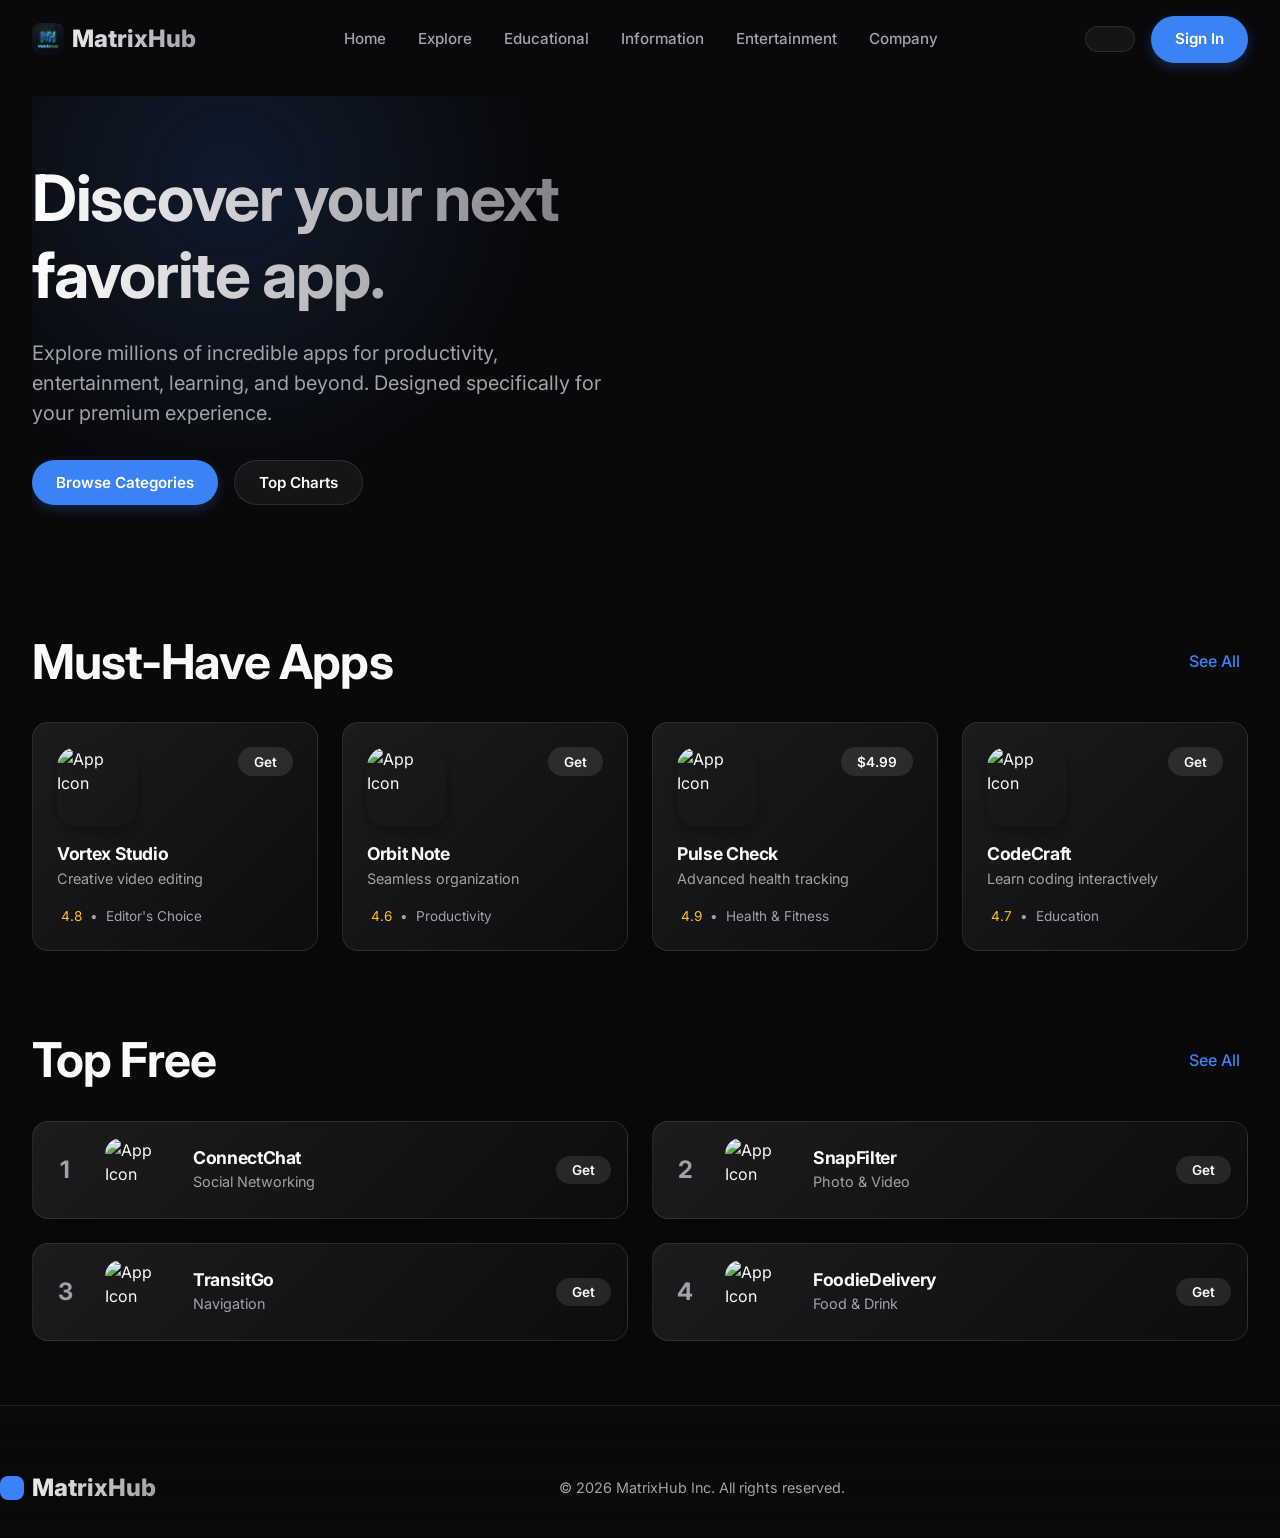
==== index.html @ c4542b59 "Initial commit for MatrixHub website" ====
<!DOCTYPE html>
<html lang="en">

<head>
    <meta charset="UTF-8">
    <meta name="viewport" content="width=device-width, initial-scale=1.0">
    <title>MatrixHub | The Ultimate App Experience</title>
    <!-- Google Fonts: Inter -->
    <link rel="preconnect" href="https://fonts.googleapis.com">
    <link rel="preconnect" href="https://fonts.gstatic.com" crossorigin>
    <link href="https://fonts.googleapis.com/css2?family=Inter:wght@400;500;600;700;800&display=swap" rel="stylesheet">
    <!-- Phosphor Icons -->
    <script src="https://unpkg.com/@phosphor-icons/web"></script>
    <!-- Custom CSS -->
    <link rel="stylesheet" href="index.css">

    <style>
        /* Home 1 Specific Styles */
        .hero {
            position: relative;
            padding: 4rem 0;
            overflow: hidden;
            display: flex;
            align-items: center;
        }

        .hero::before {
            content: '';
            position: absolute;
            top: -50%;
            left: -10%;
            width: 50vw;
            height: 50vw;
            background: radial-gradient(circle, rgba(59, 130, 246, 0.15) 0%, transparent 70%);
            border-radius: 50%;
            z-index: -1;
        }

        .hero-content {
            max-width: 600px;
        }

        .hero h1 {
            font-size: 4rem;
            margin-bottom: 1.5rem;
            background: linear-gradient(to right, #ffffff, #71717a);
            -webkit-background-clip: text;
            -webkit-text-fill-color: transparent;
        }

        .hero p {
            font-size: 1.25rem;
            color: var(--text-secondary);
            margin-bottom: 2rem;
        }

        .hero-actions {
            display: flex;
            gap: 1rem;
        }

        /* App Cards */
        .section-title {
            font-size: 2rem;
            margin-bottom: 2rem;
            display: flex;
            align-items: center;
            justify-content: space-between;
        }

        .section-link {
            font-size: 1rem;
            color: var(--accent-color);
            font-weight: 500;
            display: flex;
            align-items: center;
            gap: 0.5rem;
        }

        .section-link:hover {
            color: var(--accent-hover);
        }

        .app-card {
            padding: 1.5rem;
            display: flex;
            flex-direction: column;
            gap: 1rem;
            position: relative;
        }

        .app-icon {
            width: 80px;
            height: 80px;
            border-radius: 20px;
            object-fit: cover;
            box-shadow: 0 4px 12px rgba(0, 0, 0, 0.3);
            transition: transform var(--transition-smooth);
        }

        .app-card:hover .app-icon {
            transform: scale(1.05);
        }

        .app-info h3 {
            font-size: 1.1rem;
            margin-bottom: 0.25rem;
        }

        .app-info p {
            font-size: 0.9rem;
            color: var(--text-secondary);
        }

        .app-meta {
            display: flex;
            align-items: center;
            gap: 0.5rem;
            margin-top: auto;
            font-size: 0.85rem;
            color: var(--text-secondary);
        }

        .rating {
            color: #fbbf24;
            display: flex;
            align-items: center;
            gap: 0.25rem;
        }

        .get-btn {
            background: rgba(255, 255, 255, 0.1);
            color: var(--text-primary);
            padding: 0.4rem 1rem;
            border-radius: var(--border-radius-pill);
            font-weight: 600;
            font-size: 0.85rem;
            transition: all var(--transition-fast);
        }

        .get-btn:hover {
            background: var(--text-primary);
            color: var(--bg-color);
        }

        .app-header-row {
            display: flex;
            justify-content: space-between;
            align-items: flex-start;
        }
    </style>
    <link rel="icon" href="favicon.png">
</head>

<body>

    <!-- Header Navigation -->
    <header class="header">
        <div class="container nav">
            <a href="index.html" class="logo">
                <img src="logo.png" class="logo-icon" alt="MatrixHub"
                    style="object-fit: contain; background: transparent;">
                MatrixHub
            </a>
            <nav class="nav-links">
                <a href="index.html" class="nav-link active">Home</a>
                <a href="home-hype.html" class="nav-link">Explore</a>
                <a href="category-education.html" class="nav-link">Educational</a>
                <a href="category-information.html" class="nav-link">Information</a>
                <a href="category-entertainment.html" class="nav-link">Entertainment</a>
                <a href="company.html" class="nav-link">Company</a>
            </nav>
            <div class="nav-actions">
                <a href="#" class="btn btn-secondary"><i class="ph ph-magnifying-glass"></i></a>
                <a href="auth.html" class="btn btn-primary">Sign In</a>
            </div>
        </div>
    </header>

    <main class="main-content container">

        <!-- Hero Section -->
        <section class="hero animate-fade-in stagger-1">
            <div class="hero-content">
                <h1>Discover your next favorite app.</h1>
                <p>Explore millions of incredible apps for productivity, entertainment, learning, and beyond. Designed
                    specifically for your premium experience.</p>
                <div class="hero-actions">
                    <button class="btn btn-primary">Browse Categories</button>
                    <button class="btn btn-secondary">Top Charts</button>
                </div>
            </div>
        </section>

        <!-- Featured Apps -->
        <section class="animate-fade-in stagger-2" style="margin-top: 4rem;">
            <div class="section-title">
                <h2>Must-Have Apps</h2>
                <a href="#" class="section-link">See All <i class="ph ph-arrow-right"></i></a>
            </div>

            <div class="grid grid-cols-4">
                <!-- App 1 -->
                <div class="glass-card app-card">
                    <div class="app-header-row">
                        <img src="https://images.unsplash.com/photo-1611162617213-7d7a39e9b1d7?auto=format&fit=crop&q=80&w=200&h=200"
                            alt="App Icon" class="app-icon">
                        <button class="get-btn">Get</button>
                    </div>
                    <div class="app-info">
                        <h3>Vortex Studio</h3>
                        <p>Creative video editing</p>
                    </div>
                    <div class="app-meta">
                        <span class="rating"><i class="ph-fill ph-star"></i> 4.8</span>
                        <span>•</span>
                        <span>Editor's Choice</span>
                    </div>
                </div>

                <!-- App 2 -->
                <div class="glass-card app-card">
                    <div class="app-header-row">
                        <img src="https://images.unsplash.com/photo-1628155930542-3c7a64e2c833?auto=format&fit=crop&q=80&w=200&h=200"
                            alt="App Icon" class="app-icon">
                        <button class="get-btn">Get</button>
                    </div>
                    <div class="app-info">
                        <h3>Orbit Note</h3>
                        <p>Seamless organization</p>
                    </div>
                    <div class="app-meta">
                        <span class="rating"><i class="ph-fill ph-star"></i> 4.6</span>
                        <span>•</span>
                        <span>Productivity</span>
                    </div>
                </div>

                <!-- App 3 -->
                <div class="glass-card app-card">
                    <div class="app-header-row">
                        <img src="https://images.unsplash.com/photo-1551288049-bebda4e38f71?auto=format&fit=crop&q=80&w=200&h=200"
                            alt="App Icon" class="app-icon">
                        <button class="get-btn">$4.99</button>
                    </div>
                    <div class="app-info">
                        <h3>Pulse Check</h3>
                        <p>Advanced health tracking</p>
                    </div>
                    <div class="app-meta">
                        <span class="rating"><i class="ph-fill ph-star"></i> 4.9</span>
                        <span>•</span>
                        <span>Health & Fitness</span>
                    </div>
                </div>

                <!-- App 4 -->
                <div class="glass-card app-card">
                    <div class="app-header-row">
                        <img src="https://images.unsplash.com/photo-1555774698-0b77e0d5fac6?auto=format&fit=crop&q=80&w=200&h=200"
                            alt="App Icon" class="app-icon">
                        <button class="get-btn">Get</button>
                    </div>
                    <div class="app-info">
                        <h3>CodeCraft</h3>
                        <p>Learn coding interactively</p>
                    </div>
                    <div class="app-meta">
                        <span class="rating"><i class="ph-fill ph-star"></i> 4.7</span>
                        <span>•</span>
                        <span>Education</span>
                    </div>
                </div>
            </div>
        </section>

        <!-- Top Free List Style -->
        <section class="animate-fade-in stagger-3" style="margin-top: 5rem;">
            <div class="section-title">
                <h2>Top Free</h2>
                <a href="#" class="section-link">See All <i class="ph ph-arrow-right"></i></a>
            </div>

            <div class="grid grid-cols-2">
                <!-- List Item 1 -->
                <div class="glass-card" style="padding: 1rem; display: flex; align-items: center; gap: 1.5rem;">
                    <span
                        style="font-size: 1.5rem; font-weight: 700; color: var(--text-secondary); width: 2rem; text-align: center;">1</span>
                    <img src="https://images.unsplash.com/photo-1611162616475-46b635cb6868?auto=format&fit=crop&q=80&w=100&h=100"
                        alt="App Icon" style="width: 64px; height: 64px; border-radius: 16px; object-fit: cover;">
                    <div style="flex: 1;">
                        <h3 style="font-size: 1.1rem; margin-bottom: 0.2rem;">ConnectChat</h3>
                        <p style="font-size: 0.9rem; color: var(--text-secondary);">Social Networking</p>
                    </div>
                    <button class="get-btn">Get</button>
                </div>

                <!-- List Item 2 -->
                <div class="glass-card" style="padding: 1rem; display: flex; align-items: center; gap: 1.5rem;">
                    <span
                        style="font-size: 1.5rem; font-weight: 700; color: var(--text-secondary); width: 2rem; text-align: center;">2</span>
                    <img src="https://images.unsplash.com/photo-1614680376573-034bef1cad69?auto=format&fit=crop&q=80&w=100&h=100"
                        alt="App Icon" style="width: 64px; height: 64px; border-radius: 16px; object-fit: cover;">
                    <div style="flex: 1;">
                        <h3 style="font-size: 1.1rem; margin-bottom: 0.2rem;">SnapFilter</h3>
                        <p style="font-size: 0.9rem; color: var(--text-secondary);">Photo & Video</p>
                    </div>
                    <button class="get-btn">Get</button>
                </div>

                <!-- List Item 3 -->
                <div class="glass-card" style="padding: 1rem; display: flex; align-items: center; gap: 1.5rem;">
                    <span
                        style="font-size: 1.5rem; font-weight: 700; color: var(--text-secondary); width: 2rem; text-align: center;">3</span>
                    <img src="https://images.unsplash.com/photo-1544620347-c4fd4a3d5957?auto=format&fit=crop&q=80&w=100&h=100"
                        alt="App Icon" style="width: 64px; height: 64px; border-radius: 16px; object-fit: cover;">
                    <div style="flex: 1;">
                        <h3 style="font-size: 1.1rem; margin-bottom: 0.2rem;">TransitGo</h3>
                        <p style="font-size: 0.9rem; color: var(--text-secondary);">Navigation</p>
                    </div>
                    <button class="get-btn">Get</button>
                </div>

                <!-- List Item 4 -->
                <div class="glass-card" style="padding: 1rem; display: flex; align-items: center; gap: 1.5rem;">
                    <span
                        style="font-size: 1.5rem; font-weight: 700; color: var(--text-secondary); width: 2rem; text-align: center;">4</span>
                    <img src="https://images.unsplash.com/photo-1512941937669-90a1b58e7e9c?auto=format&fit=crop&q=80&w=100&h=100"
                        alt="App Icon" style="width: 64px; height: 64px; border-radius: 16px; object-fit: cover;">
                    <div style="flex: 1;">
                        <h3 style="font-size: 1.1rem; margin-bottom: 0.2rem;">FoodieDelivery</h3>
                        <p style="font-size: 0.9rem; color: var(--text-secondary);">Food & Drink</p>
                    </div>
                    <button class="get-btn">Get</button>
                </div>
            </div>
        </section>

    </main>

    <!-- Footer -->
    <footer class="footer container">
        <div class="footer-inner">
            <div class="logo">
                <div class="logo-icon" style="width: 24px; height: 24px;"></div>
                MatrixHub
            </div>
            <p class="footer-text">© 2026 MatrixHub Inc. All rights reserved.</p>
            <div style="display: flex; gap: 1rem; color: var(--text-secondary);">
                <a href="#"><i class="ph ph-twitter-logo" style="font-size: 1.5rem;"></i></a>
                <a href="#"><i class="ph ph-instagram-logo" style="font-size: 1.5rem;"></i></a>
                <a href="#"><i class="ph ph-github-logo" style="font-size: 1.5rem;"></i></a>
            </div>
        </div>
    </footer>

    <script src="main.js"></script>
</body>

</html>
---- index.css ----
:root {
  --bg-color: #09090b;
  --surface-color: rgba(255, 255, 255, 0.05);
  --surface-border: rgba(255, 255, 255, 0.1);
  --text-primary: #fafafa;
  --text-secondary: #a1a1aa;
  --accent-color: #3b82f6;
  --accent-hover: #2563eb;
  --accent-glow: rgba(59, 130, 246, 0.25);
  --font-main: 'Inter', system-ui, -apple-system, sans-serif;
  --transition-fast: 0.2s cubic-bezier(0.4, 0, 0.2, 1);
  --transition-smooth: 0.4s cubic-bezier(0.4, 0, 0.2, 1);
  --border-radius-sm: 8px;
  --border-radius-md: 16px;
  --border-radius-lg: 24px;
  --border-radius-pill: 9999px;
}

* {
  margin: 0;
  padding: 0;
  box-sizing: border-box;
}

html {
  scroll-behavior: smooth;
}

body {
  font-family: var(--font-main);
  background-color: var(--bg-color);
  color: var(--text-primary);
  line-height: 1.5;
  overflow-x: hidden;
  -webkit-font-smoothing: antialiased;
}

/* Typography */
h1, h2, h3, h4, h5, h6 {
  font-weight: 700;
  line-height: 1.2;
  letter-spacing: -0.02em;
}

a {
  color: inherit;
  text-decoration: none;
  transition: color var(--transition-fast);
}

a:hover {
  color: var(--accent-color);
}

button {
  cursor: pointer;
  font-family: inherit;
  border: none;
  background: none;
}

/* Glassmorphism Utilities */
.glass {
  background: var(--surface-color);
  backdrop-filter: blur(12px);
  -webkit-backdrop-filter: blur(12px);
  border: 1px solid var(--surface-border);
}

.glass-card {
  background: linear-gradient(135deg, rgba(255,255,255,0.08) 0%, rgba(255,255,255,0.02) 100%);
  backdrop-filter: blur(16px);
  -webkit-backdrop-filter: blur(16px);
  border: 1px solid var(--surface-border);
  border-radius: var(--border-radius-md);
  box-shadow: 0 8px 32px rgba(0, 0, 0, 0.2);
  transition: transform var(--transition-smooth), box-shadow var(--transition-smooth), border-color var(--transition-smooth);
}

.glass-card:hover {
  transform: translateY(-4px);
  box-shadow: 0 12px 48px var(--accent-glow);
  border-color: rgba(255, 255, 255, 0.2);
}

/* Buttons */
.btn {
  display: inline-flex;
  align-items: center;
  justify-content: center;
  padding: 0.75rem 1.5rem;
  border-radius: var(--border-radius-pill);
  font-weight: 600;
  font-size: 0.95rem;
  transition: all var(--transition-fast);
  white-space: nowrap;
}

.btn-primary {
  background: var(--accent-color);
  color: white;
  box-shadow: 0 4px 12px var(--accent-glow);
}

.btn-primary:hover {
  background: var(--accent-hover);
  color: white;
  box-shadow: 0 6px 16px rgba(59, 130, 246, 0.4);
  transform: scale(1.02);
}

.btn-secondary {
  background: var(--surface-color);
  color: var(--text-primary);
  border: 1px solid var(--surface-border);
}

.btn-secondary:hover {
  background: rgba(255, 255, 255, 0.1);
  transform: scale(1.02);
}

/* Layout */
.container {
  width: 100%;
  max-width: 1280px;
  margin: 0 auto;
  padding: 0 2rem;
}

/* Header */
.header {
  position: fixed;
  top: 0;
  left: 0;
  right: 0;
  z-index: 100;
  padding: 1rem 0;
  transition: background-color var(--transition-smooth), border-bottom var(--transition-smooth), padding var(--transition-smooth);
}

.header.scrolled {
  background: rgba(9, 9, 11, 0.8);
  backdrop-filter: blur(16px);
  -webkit-backdrop-filter: blur(16px);
  border-bottom: 1px solid var(--surface-border);
  padding: 0.75rem 0;
}

.nav {
  display: flex;
  align-items: center;
  justify-content: space-between;
}

.logo {
  font-size: 1.5rem;
  font-weight: 800;
  background: linear-gradient(to right, #ffffff, #a1a1aa);
  -webkit-background-clip: text;
  -webkit-text-fill-color: transparent;
  display: flex;
  align-items: center;
  gap: 0.5rem;
}

.logo-icon {
  width: 32px;
  height: 32px;
  background: var(--accent-color);
  border-radius: 8px;
  position: relative;
  overflow: hidden;
}

.logo-icon::after {
  content: '';
  position: absolute;
  top: 0;
  left: -100%;
  width: 50%;
  height: 100%;
  background: linear-gradient(90deg, transparent, rgba(255 மாநிலத்தில்,255,255,0.4), transparent);
  animation: shine 3s infinite;
}

.nav-links {
  display: flex;
  gap: 2rem;
  align-items: center;
}

.nav-link {
  font-size: 0.95rem;
  font-weight: 500;
  color: var(--text-secondary);
  position: relative;
}

.nav-link:hover, .nav-link.active {
  color: var(--text-primary);
}

.nav-link::after {
  content: '';
  position: absolute;
  bottom: -4px;
  left: 50%;
  width: 0;
  height: 2px;
  background: var(--accent-color);
  transition: width var(--transition-fast), left var(--transition-fast);
  border-radius: 2px;
}

.nav-link:hover::after, .nav-link.active::after {
  width: 100%;
  left: 0;
}

.nav-actions {
  display: flex;
  gap: 1rem;
  align-items: center;
}

/* Main Content Padding */
.main-content {
  padding-top: 6rem;
  min-height: 100vh;
}

/* Animations */
@keyframes shine {
  0% { left: -100%; }
  20% { left: 200%; }
  100% { left: 200%; }
}

@keyframes fadeIn {
  from { opacity: 0; transform: translateY(20px); }
  to { opacity: 1; transform: translateY(0); }
}

.animate-fade-in {
  animation: fadeIn 0.8s cubic-bezier(0.4, 0, 0.2, 1) forwards;
}

/* Utility to stagger children animations */
.stagger-1 { animation-delay: 0.1s; opacity: 0; }
.stagger-2 { animation-delay: 0.2s; opacity: 0; }
.stagger-3 { animation-delay: 0.3s; opacity: 0; }
.stagger-4 { animation-delay: 0.4s; opacity: 0; }

/* Responsive Grid Base */
.grid {
  display: grid;
  gap: 1.5rem;
}

@media (min-width: 640px) {
  .grid-cols-2 { grid-template-columns: repeat(2, 1fr); }
}

@media (min-width: 768px) {
  .grid-cols-3 { grid-template-columns: repeat(3, 1fr); }
}

@media (min-width: 1024px) {
  .grid-cols-4 { grid-template-columns: repeat(4, 1fr); }
}

/* Footer */
.footer {
  border-top: 1px solid var(--surface-border);
  padding: 4rem 0 2rem;
  margin-top: 4rem;
  background: linear-gradient(to bottom, transparent, rgba(9, 9, 11, 0.5));
}

.footer-inner {
  display: flex;
  justify-content: space-between;
  align-items: center;
  flex-wrap: wrap;
  gap: 2rem;
}

.footer-text {
  color: var(--text-secondary);
  font-size: 0.9rem;
}
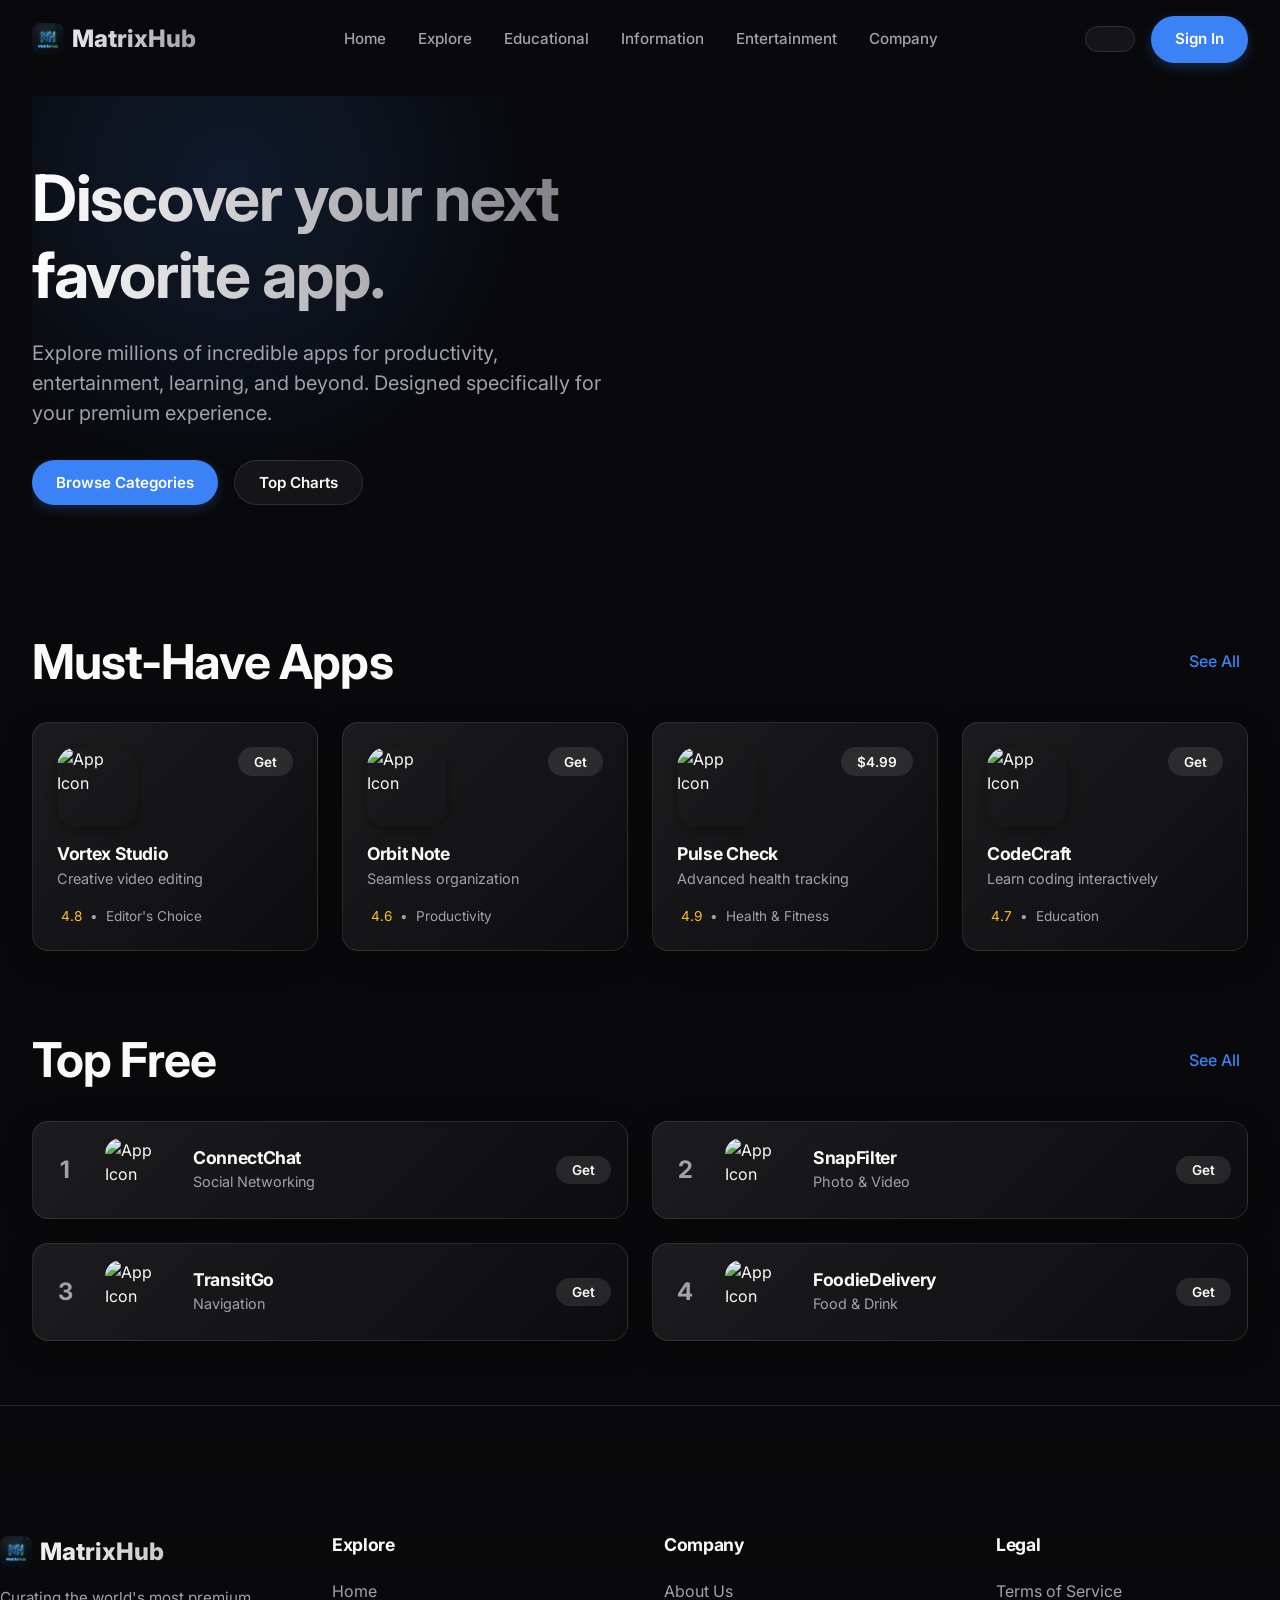
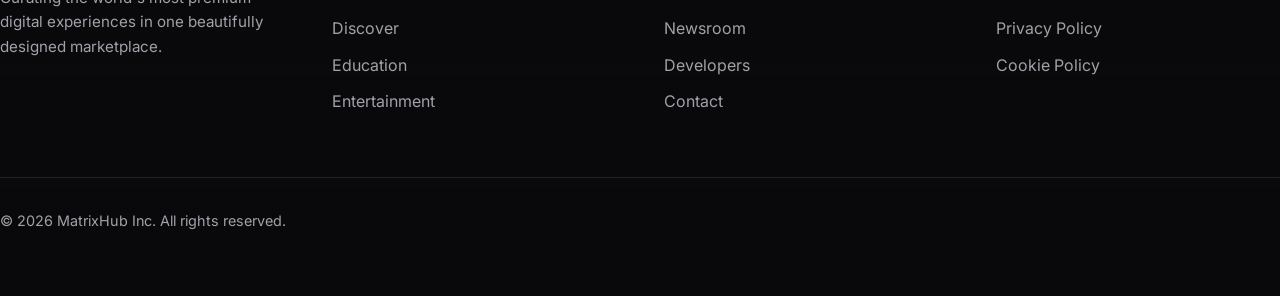
==== commit d70bc357: "Expand footer on all pages and add proper brand logo" ====
--- a/index.html
+++ b/index.html
@@ -203,7 +203,7 @@
                 <!-- App 1 -->
                 <div class="glass-card app-card">
                     <div class="app-header-row">
-                        <img src="https://images.unsplash.com/photo-1611162617213-7d7a39e9b1d7?auto=format&fit=crop&q=80&w=200&h=200"
+                        <img src="https://images.unsplash.com/photo-1611162617213-7d7a39e9b1d7?fm=jpg&fit=crop&q=80&w=200&h=200"
                             alt="App Icon" class="app-icon">
                         <button class="get-btn">Get</button>
                     </div>
@@ -221,7 +221,7 @@
                 <!-- App 2 -->
                 <div class="glass-card app-card">
                     <div class="app-header-row">
-                        <img src="https://images.unsplash.com/photo-1628155930542-3c7a64e2c833?auto=format&fit=crop&q=80&w=200&h=200"
+                        <img src="https://images.unsplash.com/photo-1628155930542-3c7a64e2c833?fm=jpg&fit=crop&q=80&w=200&h=200"
                             alt="App Icon" class="app-icon">
                         <button class="get-btn">Get</button>
                     </div>
@@ -239,7 +239,7 @@
                 <!-- App 3 -->
                 <div class="glass-card app-card">
                     <div class="app-header-row">
-                        <img src="https://images.unsplash.com/photo-1551288049-bebda4e38f71?auto=format&fit=crop&q=80&w=200&h=200"
+                        <img src="https://images.unsplash.com/photo-1551288049-bebda4e38f71?fm=jpg&fit=crop&q=80&w=200&h=200"
                             alt="App Icon" class="app-icon">
                         <button class="get-btn">$4.99</button>
                     </div>
@@ -257,7 +257,7 @@
                 <!-- App 4 -->
                 <div class="glass-card app-card">
                     <div class="app-header-row">
-                        <img src="https://images.unsplash.com/photo-1555774698-0b77e0d5fac6?auto=format&fit=crop&q=80&w=200&h=200"
+                        <img src="https://images.unsplash.com/photo-1555774698-0b77e0d5fac6?fm=jpg&fit=crop&q=80&w=200&h=200"
                             alt="App Icon" class="app-icon">
                         <button class="get-btn">Get</button>
                     </div>
@@ -286,7 +286,7 @@
                 <div class="glass-card" style="padding: 1rem; display: flex; align-items: center; gap: 1.5rem;">
                     <span
                         style="font-size: 1.5rem; font-weight: 700; color: var(--text-secondary); width: 2rem; text-align: center;">1</span>
-                    <img src="https://images.unsplash.com/photo-1611162616475-46b635cb6868?auto=format&fit=crop&q=80&w=100&h=100"
+                    <img src="https://images.unsplash.com/photo-1611162616475-46b635cb6868?fm=jpg&fit=crop&q=80&w=100&h=100"
                         alt="App Icon" style="width: 64px; height: 64px; border-radius: 16px; object-fit: cover;">
                     <div style="flex: 1;">
                         <h3 style="font-size: 1.1rem; margin-bottom: 0.2rem;">ConnectChat</h3>
@@ -299,7 +299,7 @@
                 <div class="glass-card" style="padding: 1rem; display: flex; align-items: center; gap: 1.5rem;">
                     <span
                         style="font-size: 1.5rem; font-weight: 700; color: var(--text-secondary); width: 2rem; text-align: center;">2</span>
-                    <img src="https://images.unsplash.com/photo-1614680376573-034bef1cad69?auto=format&fit=crop&q=80&w=100&h=100"
+                    <img src="https://images.unsplash.com/photo-1614680376573-034bef1cad69?fm=jpg&fit=crop&q=80&w=100&h=100"
                         alt="App Icon" style="width: 64px; height: 64px; border-radius: 16px; object-fit: cover;">
                     <div style="flex: 1;">
                         <h3 style="font-size: 1.1rem; margin-bottom: 0.2rem;">SnapFilter</h3>
@@ -312,7 +312,7 @@
                 <div class="glass-card" style="padding: 1rem; display: flex; align-items: center; gap: 1.5rem;">
                     <span
                         style="font-size: 1.5rem; font-weight: 700; color: var(--text-secondary); width: 2rem; text-align: center;">3</span>
-                    <img src="https://images.unsplash.com/photo-1544620347-c4fd4a3d5957?auto=format&fit=crop&q=80&w=100&h=100"
+                    <img src="https://images.unsplash.com/photo-1544620347-c4fd4a3d5957?fm=jpg&fit=crop&q=80&w=100&h=100"
                         alt="App Icon" style="width: 64px; height: 64px; border-radius: 16px; object-fit: cover;">
                     <div style="flex: 1;">
                         <h3 style="font-size: 1.1rem; margin-bottom: 0.2rem;">TransitGo</h3>
@@ -325,7 +325,7 @@
                 <div class="glass-card" style="padding: 1rem; display: flex; align-items: center; gap: 1.5rem;">
                     <span
                         style="font-size: 1.5rem; font-weight: 700; color: var(--text-secondary); width: 2rem; text-align: center;">4</span>
-                    <img src="https://images.unsplash.com/photo-1512941937669-90a1b58e7e9c?auto=format&fit=crop&q=80&w=100&h=100"
+                    <img src="https://images.unsplash.com/photo-1512941937669-90a1b58e7e9c?fm=jpg&fit=crop&q=80&w=100&h=100"
                         alt="App Icon" style="width: 64px; height: 64px; border-radius: 16px; object-fit: cover;">
                     <div style="flex: 1;">
                         <h3 style="font-size: 1.1rem; margin-bottom: 0.2rem;">FoodieDelivery</h3>
@@ -340,16 +340,88 @@
 
     <!-- Footer -->
     <footer class="footer container">
-        <div class="footer-inner">
-            <div class="logo">
-                <div class="logo-icon" style="width: 24px; height: 24px;"></div>
-                MatrixHub
-            </div>
-            <p class="footer-text">© 2026 MatrixHub Inc. All rights reserved.</p>
-            <div style="display: flex; gap: 1rem; color: var(--text-secondary);">
-                <a href="#"><i class="ph ph-twitter-logo" style="font-size: 1.5rem;"></i></a>
-                <a href="#"><i class="ph ph-instagram-logo" style="font-size: 1.5rem;"></i></a>
-                <a href="#"><i class="ph ph-github-logo" style="font-size: 1.5rem;"></i></a>
+        <div class="footer-content"
+            style="display: grid; grid-template-columns: repeat(auto-fit, minmax(200px, 1fr)); gap: 3rem; padding: 4rem 0; border-bottom: 1px solid var(--surface-border); margin-bottom: 2rem;">
+            <div class="footer-brand">
+                <a href="index.html" class="logo" style="margin-bottom: 1rem;">
+                    <img src="logo.png" class="logo-icon" alt="MatrixHub"
+                        style="width: 32px; height: 32px; object-fit: contain; background: transparent;">
+                    MatrixHub
+                </a>
+                <p style="color: var(--text-secondary); font-size: 0.95rem; line-height: 1.6; margin-top: 1rem;">
+                    Curating the world's most premium digital experiences in one beautifully designed marketplace.</p>
+            </div>
+            <div class="footer-links">
+                <h4 style="margin-bottom: 1.5rem; font-size: 1.1rem;">Explore</h4>
+                <ul style="list-style: none; display: flex; flex-direction: column; gap: 0.8rem;">
+                    <li><a href="index.html"
+                            style="color: var(--text-secondary); text-decoration: none; transition: color 0.2s;"
+                            onmouseover="this.style.color='var(--accent-color)'"
+                            onmouseout="this.style.color='var(--text-secondary)'">Home</a></li>
+                    <li><a href="home-hype.html"
+                            style="color: var(--text-secondary); text-decoration: none; transition: color 0.2s;"
+                            onmouseover="this.style.color='var(--accent-color)'"
+                            onmouseout="this.style.color='var(--text-secondary)'">Discover</a></li>
+                    <li><a href="category-education.html"
+                            style="color: var(--text-secondary); text-decoration: none; transition: color 0.2s;"
+                            onmouseover="this.style.color='var(--accent-color)'"
+                            onmouseout="this.style.color='var(--text-secondary)'">Education</a></li>
+                    <li><a href="category-entertainment.html"
+                            style="color: var(--text-secondary); text-decoration: none; transition: color 0.2s;"
+                            onmouseover="this.style.color='var(--accent-color)'"
+                            onmouseout="this.style.color='var(--text-secondary)'">Entertainment</a></li>
+                </ul>
+            </div>
+            <div class="footer-links">
+                <h4 style="margin-bottom: 1.5rem; font-size: 1.1rem;">Company</h4>
+                <ul style="list-style: none; display: flex; flex-direction: column; gap: 0.8rem;">
+                    <li><a href="company.html#about"
+                            style="color: var(--text-secondary); text-decoration: none; transition: color 0.2s;"
+                            onmouseover="this.style.color='var(--accent-color)'"
+                            onmouseout="this.style.color='var(--text-secondary)'">About Us</a></li>
+                    <li><a href="company.html#blogs"
+                            style="color: var(--text-secondary); text-decoration: none; transition: color 0.2s;"
+                            onmouseover="this.style.color='var(--accent-color)'"
+                            onmouseout="this.style.color='var(--text-secondary)'">Newsroom</a></li>
+                    <li><a href="company.html#pricing"
+                            style="color: var(--text-secondary); text-decoration: none; transition: color 0.2s;"
+                            onmouseover="this.style.color='var(--accent-color)'"
+                            onmouseout="this.style.color='var(--text-secondary)'">Developers</a></li>
+                    <li><a href="company.html#contact"
+                            style="color: var(--text-secondary); text-decoration: none; transition: color 0.2s;"
+                            onmouseover="this.style.color='var(--accent-color)'"
+                            onmouseout="this.style.color='var(--text-secondary)'">Contact</a></li>
+                </ul>
+            </div>
+            <div class="footer-links">
+                <h4 style="margin-bottom: 1.5rem; font-size: 1.1rem;">Legal</h4>
+                <ul style="list-style: none; display: flex; flex-direction: column; gap: 0.8rem;">
+                    <li><a href="#" style="color: var(--text-secondary); text-decoration: none; transition: color 0.2s;"
+                            onmouseover="this.style.color='var(--accent-color)'"
+                            onmouseout="this.style.color='var(--text-secondary)'">Terms of Service</a></li>
+                    <li><a href="#" style="color: var(--text-secondary); text-decoration: none; transition: color 0.2s;"
+                            onmouseover="this.style.color='var(--accent-color)'"
+                            onmouseout="this.style.color='var(--text-secondary)'">Privacy Policy</a></li>
+                    <li><a href="#" style="color: var(--text-secondary); text-decoration: none; transition: color 0.2s;"
+                            onmouseover="this.style.color='var(--accent-color)'"
+                            onmouseout="this.style.color='var(--text-secondary)'">Cookie Policy</a></li>
+                </ul>
+            </div>
+        </div>
+        <div class="footer-bottom"
+            style="display: flex; justify-content: space-between; align-items: center; padding-bottom: 2rem;">
+            <p class="footer-text" style="color: var(--text-secondary); font-size: 0.9rem;">© 2026 MatrixHub Inc. All
+                rights reserved.</p>
+            <div style="display: flex; gap: 1.5rem; color: var(--text-secondary);">
+                <a href="#" style="color: inherit; transition: color 0.2s; font-size: 1.5rem;"
+                    onmouseover="this.style.color='var(--text-primary)'" onmouseout="this.style.color='inherit'"><i
+                        class="ph ph-twitter-logo"></i></a>
+                <a href="#" style="color: inherit; transition: color 0.2s; font-size: 1.5rem;"
+                    onmouseover="this.style.color='var(--text-primary)'" onmouseout="this.style.color='inherit'"><i
+                        class="ph ph-instagram-logo"></i></a>
+                <a href="#" style="color: inherit; transition: color 0.2s; font-size: 1.5rem;"
+                    onmouseover="this.style.color='var(--text-primary)'" onmouseout="this.style.color='inherit'"><i
+                        class="ph ph-github-logo"></i></a>
             </div>
         </div>
     </footer>
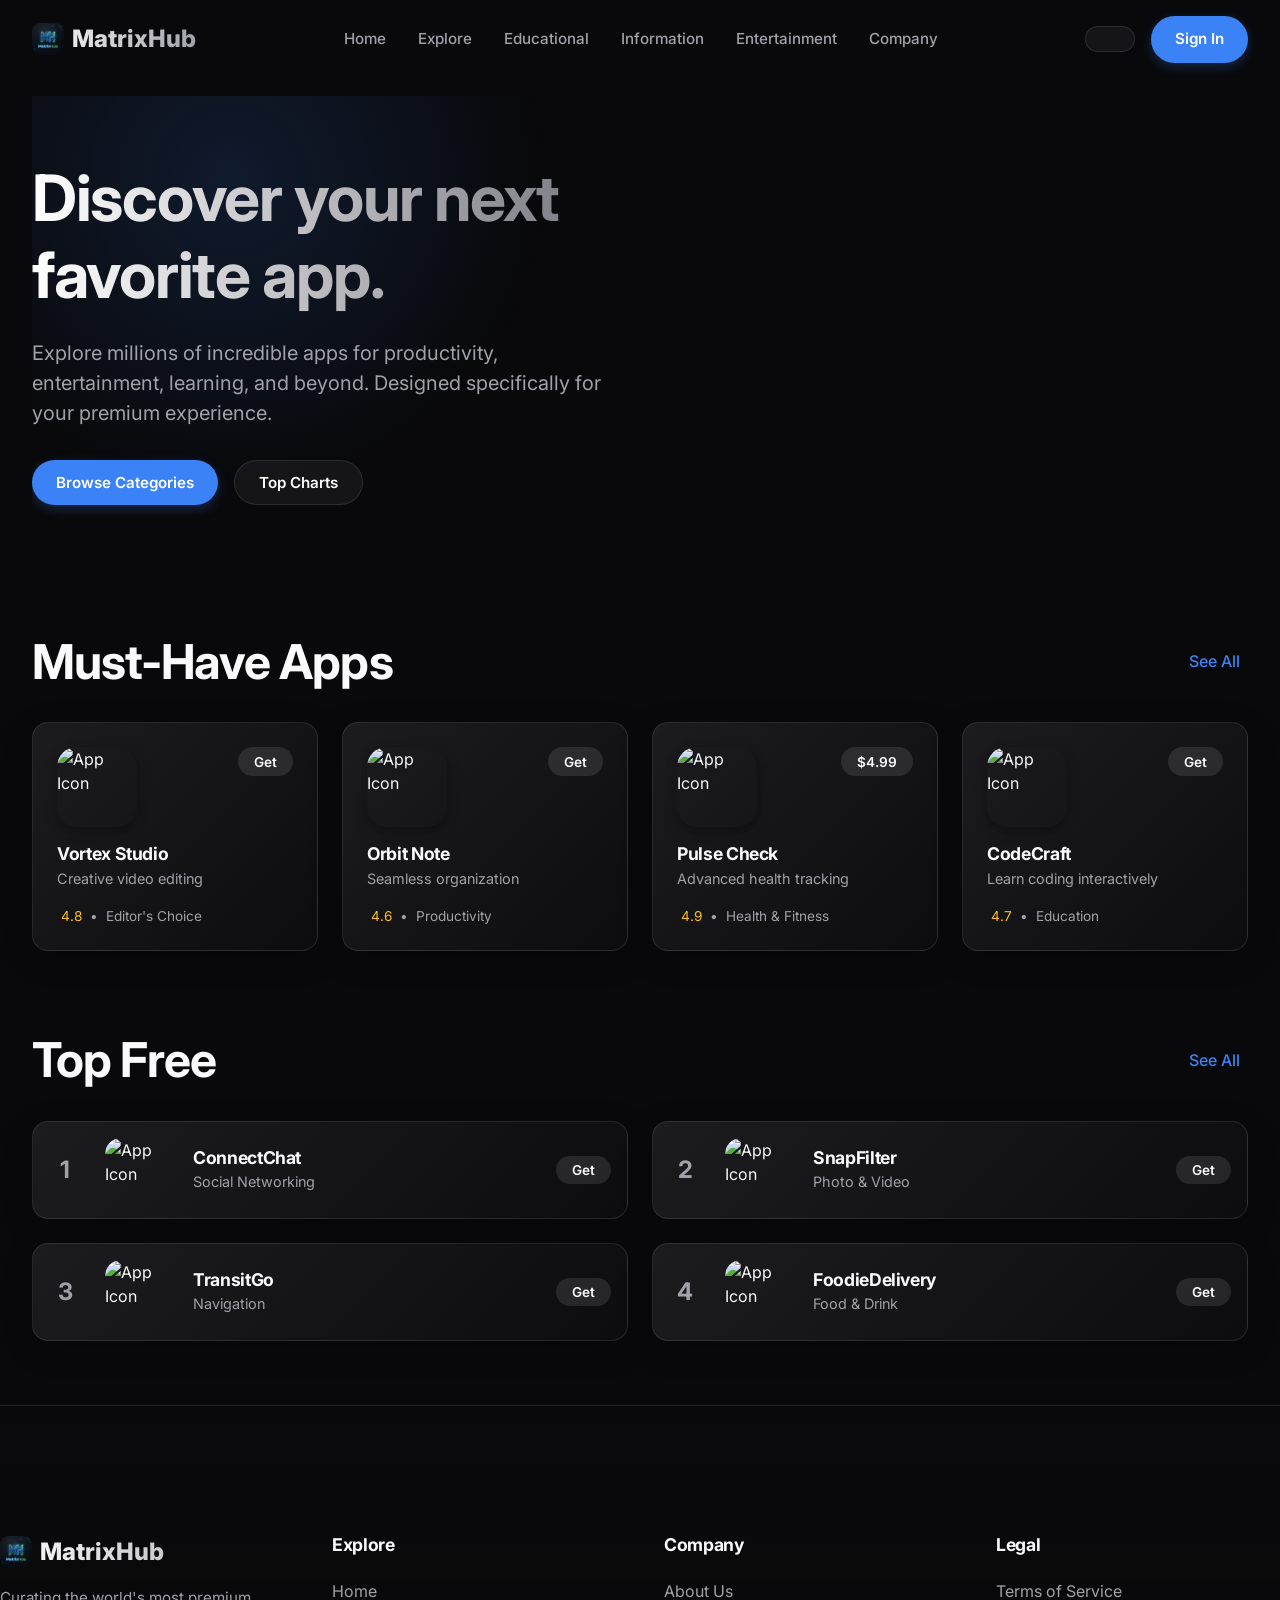
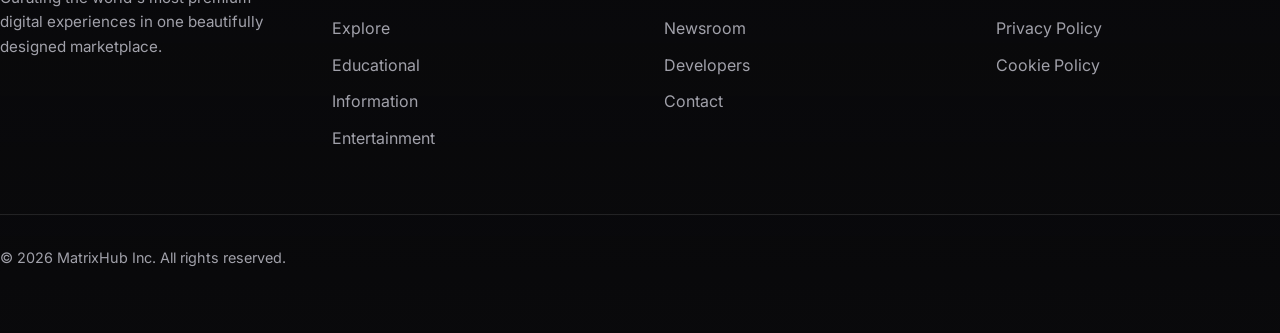
==== commit ae2969c9: "Standardize footer content and links across all pages" ====
--- a/index.html
+++ b/index.html
@@ -361,11 +361,15 @@
                     <li><a href="home-hype.html"
                             style="color: var(--text-secondary); text-decoration: none; transition: color 0.2s;"
                             onmouseover="this.style.color='var(--accent-color)'"
-                            onmouseout="this.style.color='var(--text-secondary)'">Discover</a></li>
+                            onmouseout="this.style.color='var(--text-secondary)'">Explore</a></li>
                     <li><a href="category-education.html"
                             style="color: var(--text-secondary); text-decoration: none; transition: color 0.2s;"
                             onmouseover="this.style.color='var(--accent-color)'"
-                            onmouseout="this.style.color='var(--text-secondary)'">Education</a></li>
+                            onmouseout="this.style.color='var(--text-secondary)'">Educational</a></li>
+                    <li><a href="category-information.html"
+                            style="color: var(--text-secondary); text-decoration: none; transition: color 0.2s;"
+                            onmouseover="this.style.color='var(--accent-color)'"
+                            onmouseout="this.style.color='var(--text-secondary)'">Information</a></li>
                     <li><a href="category-entertainment.html"
                             style="color: var(--text-secondary); text-decoration: none; transition: color 0.2s;"
                             onmouseover="this.style.color='var(--accent-color)'"
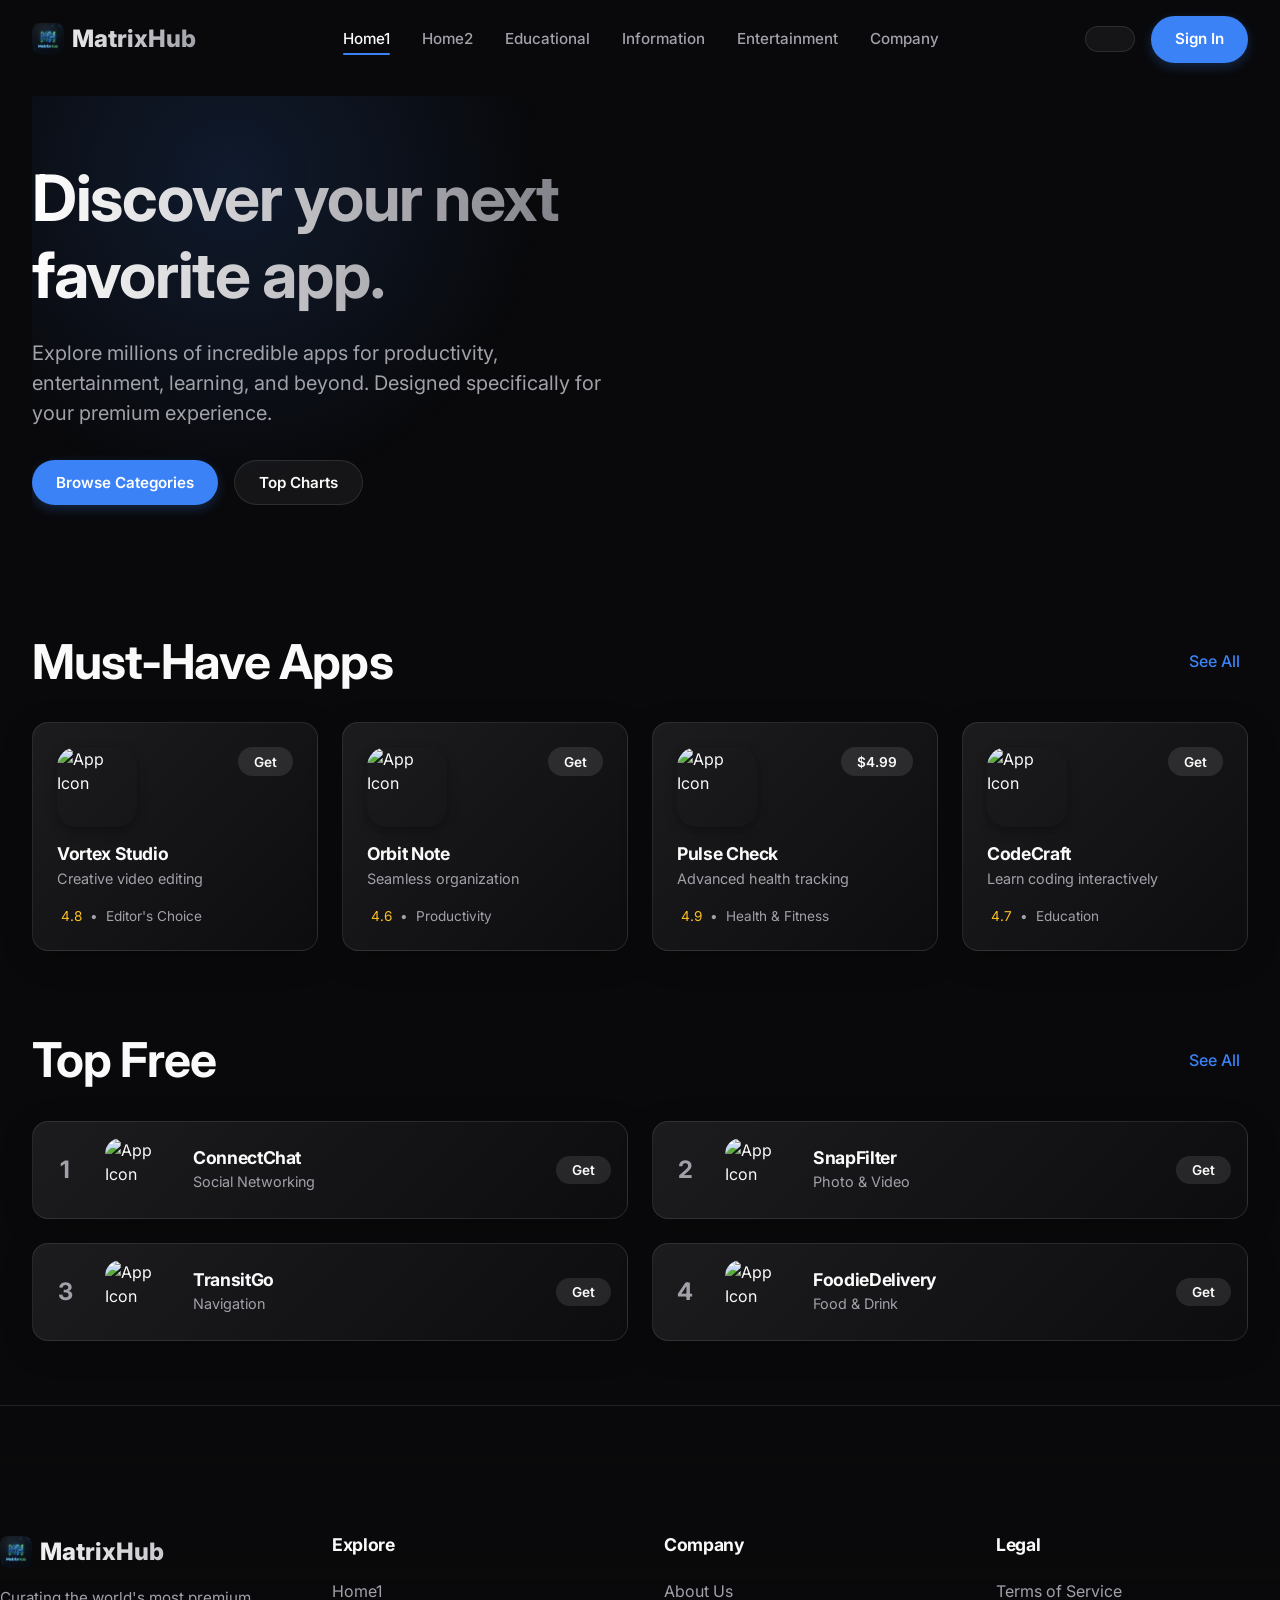
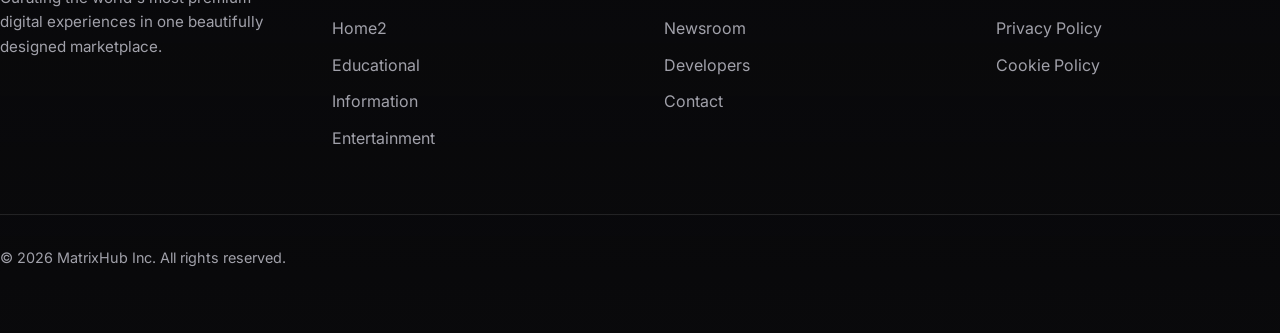
==== commit c2d7f91b: "Add index.html redirect to home1.html to fix 404 error" ====
--- a/index.html
+++ b/index.html
@@ -3,434 +3,15 @@
 
 <head>
     <meta charset="UTF-8">
-    <meta name="viewport" content="width=device-width, initial-scale=1.0">
-    <title>MatrixHub | The Ultimate App Experience</title>
-    <!-- Google Fonts: Inter -->
-    <link rel="preconnect" href="https://fonts.googleapis.com">
-    <link rel="preconnect" href="https://fonts.gstatic.com" crossorigin>
-    <link href="https://fonts.googleapis.com/css2?family=Inter:wght@400;500;600;700;800&display=swap" rel="stylesheet">
-    <!-- Phosphor Icons -->
-    <script src="https://unpkg.com/@phosphor-icons/web"></script>
-    <!-- Custom CSS -->
-    <link rel="stylesheet" href="index.css">
-
-    <style>
-        /* Home 1 Specific Styles */
-        .hero {
-            position: relative;
-            padding: 4rem 0;
-            overflow: hidden;
-            display: flex;
-            align-items: center;
-        }
-
-        .hero::before {
-            content: '';
-            position: absolute;
-            top: -50%;
-            left: -10%;
-            width: 50vw;
-            height: 50vw;
-            background: radial-gradient(circle, rgba(59, 130, 246, 0.15) 0%, transparent 70%);
-            border-radius: 50%;
-            z-index: -1;
-        }
-
-        .hero-content {
-            max-width: 600px;
-        }
-
-        .hero h1 {
-            font-size: 4rem;
-            margin-bottom: 1.5rem;
-            background: linear-gradient(to right, #ffffff, #71717a);
-            -webkit-background-clip: text;
-            -webkit-text-fill-color: transparent;
-        }
-
-        .hero p {
-            font-size: 1.25rem;
-            color: var(--text-secondary);
-            margin-bottom: 2rem;
-        }
-
-        .hero-actions {
-            display: flex;
-            gap: 1rem;
-        }
-
-        /* App Cards */
-        .section-title {
-            font-size: 2rem;
-            margin-bottom: 2rem;
-            display: flex;
-            align-items: center;
-            justify-content: space-between;
-        }
-
-        .section-link {
-            font-size: 1rem;
-            color: var(--accent-color);
-            font-weight: 500;
-            display: flex;
-            align-items: center;
-            gap: 0.5rem;
-        }
-
-        .section-link:hover {
-            color: var(--accent-hover);
-        }
-
-        .app-card {
-            padding: 1.5rem;
-            display: flex;
-            flex-direction: column;
-            gap: 1rem;
-            position: relative;
-        }
-
-        .app-icon {
-            width: 80px;
-            height: 80px;
-            border-radius: 20px;
-            object-fit: cover;
-            box-shadow: 0 4px 12px rgba(0, 0, 0, 0.3);
-            transition: transform var(--transition-smooth);
-        }
-
-        .app-card:hover .app-icon {
-            transform: scale(1.05);
-        }
-
-        .app-info h3 {
-            font-size: 1.1rem;
-            margin-bottom: 0.25rem;
-        }
-
-        .app-info p {
-            font-size: 0.9rem;
-            color: var(--text-secondary);
-        }
-
-        .app-meta {
-            display: flex;
-            align-items: center;
-            gap: 0.5rem;
-            margin-top: auto;
-            font-size: 0.85rem;
-            color: var(--text-secondary);
-        }
-
-        .rating {
-            color: #fbbf24;
-            display: flex;
-            align-items: center;
-            gap: 0.25rem;
-        }
-
-        .get-btn {
-            background: rgba(255, 255, 255, 0.1);
-            color: var(--text-primary);
-            padding: 0.4rem 1rem;
-            border-radius: var(--border-radius-pill);
-            font-weight: 600;
-            font-size: 0.85rem;
-            transition: all var(--transition-fast);
-        }
-
-        .get-btn:hover {
-            background: var(--text-primary);
-            color: var(--bg-color);
-        }
-
-        .app-header-row {
-            display: flex;
-            justify-content: space-between;
-            align-items: flex-start;
-        }
-    </style>
-    <link rel="icon" href="favicon.png">
+    <meta http-equiv="refresh" content="0; url=home1.html">
+    <title>Redirecting to MatrixHub</title>
 </head>
 
 <body>
-
-    <!-- Header Navigation -->
-    <header class="header">
-        <div class="container nav">
-            <a href="index.html" class="logo">
-                <img src="logo.png" class="logo-icon" alt="MatrixHub"
-                    style="object-fit: contain; background: transparent;">
-                MatrixHub
-            </a>
-            <nav class="nav-links">
-                <a href="index.html" class="nav-link active">Home</a>
-                <a href="home-hype.html" class="nav-link">Explore</a>
-                <a href="category-education.html" class="nav-link">Educational</a>
-                <a href="category-information.html" class="nav-link">Information</a>
-                <a href="category-entertainment.html" class="nav-link">Entertainment</a>
-                <a href="company.html" class="nav-link">Company</a>
-            </nav>
-            <div class="nav-actions">
-                <a href="#" class="btn btn-secondary"><i class="ph ph-magnifying-glass"></i></a>
-                <a href="auth.html" class="btn btn-primary">Sign In</a>
-            </div>
-        </div>
-    </header>
-
-    <main class="main-content container">
-
-        <!-- Hero Section -->
-        <section class="hero animate-fade-in stagger-1">
-            <div class="hero-content">
-                <h1>Discover your next favorite app.</h1>
-                <p>Explore millions of incredible apps for productivity, entertainment, learning, and beyond. Designed
-                    specifically for your premium experience.</p>
-                <div class="hero-actions">
-                    <button class="btn btn-primary">Browse Categories</button>
-                    <button class="btn btn-secondary">Top Charts</button>
-                </div>
-            </div>
-        </section>
-
-        <!-- Featured Apps -->
-        <section class="animate-fade-in stagger-2" style="margin-top: 4rem;">
-            <div class="section-title">
-                <h2>Must-Have Apps</h2>
-                <a href="#" class="section-link">See All <i class="ph ph-arrow-right"></i></a>
-            </div>
-
-            <div class="grid grid-cols-4">
-                <!-- App 1 -->
-                <div class="glass-card app-card">
-                    <div class="app-header-row">
-                        <img src="https://images.unsplash.com/photo-1611162617213-7d7a39e9b1d7?fm=jpg&fit=crop&q=80&w=200&h=200"
-                            alt="App Icon" class="app-icon">
-                        <button class="get-btn">Get</button>
-                    </div>
-                    <div class="app-info">
-                        <h3>Vortex Studio</h3>
-                        <p>Creative video editing</p>
-                    </div>
-                    <div class="app-meta">
-                        <span class="rating"><i class="ph-fill ph-star"></i> 4.8</span>
-                        <span>•</span>
-                        <span>Editor's Choice</span>
-                    </div>
-                </div>
-
-                <!-- App 2 -->
-                <div class="glass-card app-card">
-                    <div class="app-header-row">
-                        <img src="https://images.unsplash.com/photo-1628155930542-3c7a64e2c833?fm=jpg&fit=crop&q=80&w=200&h=200"
-                            alt="App Icon" class="app-icon">
-                        <button class="get-btn">Get</button>
-                    </div>
-                    <div class="app-info">
-                        <h3>Orbit Note</h3>
-                        <p>Seamless organization</p>
-                    </div>
-                    <div class="app-meta">
-                        <span class="rating"><i class="ph-fill ph-star"></i> 4.6</span>
-                        <span>•</span>
-                        <span>Productivity</span>
-                    </div>
-                </div>
-
-                <!-- App 3 -->
-                <div class="glass-card app-card">
-                    <div class="app-header-row">
-                        <img src="https://images.unsplash.com/photo-1551288049-bebda4e38f71?fm=jpg&fit=crop&q=80&w=200&h=200"
-                            alt="App Icon" class="app-icon">
-                        <button class="get-btn">$4.99</button>
-                    </div>
-                    <div class="app-info">
-                        <h3>Pulse Check</h3>
-                        <p>Advanced health tracking</p>
-                    </div>
-                    <div class="app-meta">
-                        <span class="rating"><i class="ph-fill ph-star"></i> 4.9</span>
-                        <span>•</span>
-                        <span>Health & Fitness</span>
-                    </div>
-                </div>
-
-                <!-- App 4 -->
-                <div class="glass-card app-card">
-                    <div class="app-header-row">
-                        <img src="https://images.unsplash.com/photo-1555774698-0b77e0d5fac6?fm=jpg&fit=crop&q=80&w=200&h=200"
-                            alt="App Icon" class="app-icon">
-                        <button class="get-btn">Get</button>
-                    </div>
-                    <div class="app-info">
-                        <h3>CodeCraft</h3>
-                        <p>Learn coding interactively</p>
-                    </div>
-                    <div class="app-meta">
-                        <span class="rating"><i class="ph-fill ph-star"></i> 4.7</span>
-                        <span>•</span>
-                        <span>Education</span>
-                    </div>
-                </div>
-            </div>
-        </section>
-
-        <!-- Top Free List Style -->
-        <section class="animate-fade-in stagger-3" style="margin-top: 5rem;">
-            <div class="section-title">
-                <h2>Top Free</h2>
-                <a href="#" class="section-link">See All <i class="ph ph-arrow-right"></i></a>
-            </div>
-
-            <div class="grid grid-cols-2">
-                <!-- List Item 1 -->
-                <div class="glass-card" style="padding: 1rem; display: flex; align-items: center; gap: 1.5rem;">
-                    <span
-                        style="font-size: 1.5rem; font-weight: 700; color: var(--text-secondary); width: 2rem; text-align: center;">1</span>
-                    <img src="https://images.unsplash.com/photo-1611162616475-46b635cb6868?fm=jpg&fit=crop&q=80&w=100&h=100"
-                        alt="App Icon" style="width: 64px; height: 64px; border-radius: 16px; object-fit: cover;">
-                    <div style="flex: 1;">
-                        <h3 style="font-size: 1.1rem; margin-bottom: 0.2rem;">ConnectChat</h3>
-                        <p style="font-size: 0.9rem; color: var(--text-secondary);">Social Networking</p>
-                    </div>
-                    <button class="get-btn">Get</button>
-                </div>
-
-                <!-- List Item 2 -->
-                <div class="glass-card" style="padding: 1rem; display: flex; align-items: center; gap: 1.5rem;">
-                    <span
-                        style="font-size: 1.5rem; font-weight: 700; color: var(--text-secondary); width: 2rem; text-align: center;">2</span>
-                    <img src="https://images.unsplash.com/photo-1614680376573-034bef1cad69?fm=jpg&fit=crop&q=80&w=100&h=100"
-                        alt="App Icon" style="width: 64px; height: 64px; border-radius: 16px; object-fit: cover;">
-                    <div style="flex: 1;">
-                        <h3 style="font-size: 1.1rem; margin-bottom: 0.2rem;">SnapFilter</h3>
-                        <p style="font-size: 0.9rem; color: var(--text-secondary);">Photo & Video</p>
-                    </div>
-                    <button class="get-btn">Get</button>
-                </div>
-
-                <!-- List Item 3 -->
-                <div class="glass-card" style="padding: 1rem; display: flex; align-items: center; gap: 1.5rem;">
-                    <span
-                        style="font-size: 1.5rem; font-weight: 700; color: var(--text-secondary); width: 2rem; text-align: center;">3</span>
-                    <img src="https://images.unsplash.com/photo-1544620347-c4fd4a3d5957?fm=jpg&fit=crop&q=80&w=100&h=100"
-                        alt="App Icon" style="width: 64px; height: 64px; border-radius: 16px; object-fit: cover;">
-                    <div style="flex: 1;">
-                        <h3 style="font-size: 1.1rem; margin-bottom: 0.2rem;">TransitGo</h3>
-                        <p style="font-size: 0.9rem; color: var(--text-secondary);">Navigation</p>
-                    </div>
-                    <button class="get-btn">Get</button>
-                </div>
-
-                <!-- List Item 4 -->
-                <div class="glass-card" style="padding: 1rem; display: flex; align-items: center; gap: 1.5rem;">
-                    <span
-                        style="font-size: 1.5rem; font-weight: 700; color: var(--text-secondary); width: 2rem; text-align: center;">4</span>
-                    <img src="https://images.unsplash.com/photo-1512941937669-90a1b58e7e9c?fm=jpg&fit=crop&q=80&w=100&h=100"
-                        alt="App Icon" style="width: 64px; height: 64px; border-radius: 16px; object-fit: cover;">
-                    <div style="flex: 1;">
-                        <h3 style="font-size: 1.1rem; margin-bottom: 0.2rem;">FoodieDelivery</h3>
-                        <p style="font-size: 0.9rem; color: var(--text-secondary);">Food & Drink</p>
-                    </div>
-                    <button class="get-btn">Get</button>
-                </div>
-            </div>
-        </section>
-
-    </main>
-
-    <!-- Footer -->
-    <footer class="footer container">
-        <div class="footer-content"
-            style="display: grid; grid-template-columns: repeat(auto-fit, minmax(200px, 1fr)); gap: 3rem; padding: 4rem 0; border-bottom: 1px solid var(--surface-border); margin-bottom: 2rem;">
-            <div class="footer-brand">
-                <a href="index.html" class="logo" style="margin-bottom: 1rem;">
-                    <img src="logo.png" class="logo-icon" alt="MatrixHub"
-                        style="width: 32px; height: 32px; object-fit: contain; background: transparent;">
-                    MatrixHub
-                </a>
-                <p style="color: var(--text-secondary); font-size: 0.95rem; line-height: 1.6; margin-top: 1rem;">
-                    Curating the world's most premium digital experiences in one beautifully designed marketplace.</p>
-            </div>
-            <div class="footer-links">
-                <h4 style="margin-bottom: 1.5rem; font-size: 1.1rem;">Explore</h4>
-                <ul style="list-style: none; display: flex; flex-direction: column; gap: 0.8rem;">
-                    <li><a href="index.html"
-                            style="color: var(--text-secondary); text-decoration: none; transition: color 0.2s;"
-                            onmouseover="this.style.color='var(--accent-color)'"
-                            onmouseout="this.style.color='var(--text-secondary)'">Home</a></li>
-                    <li><a href="home-hype.html"
-                            style="color: var(--text-secondary); text-decoration: none; transition: color 0.2s;"
-                            onmouseover="this.style.color='var(--accent-color)'"
-                            onmouseout="this.style.color='var(--text-secondary)'">Explore</a></li>
-                    <li><a href="category-education.html"
-                            style="color: var(--text-secondary); text-decoration: none; transition: color 0.2s;"
-                            onmouseover="this.style.color='var(--accent-color)'"
-                            onmouseout="this.style.color='var(--text-secondary)'">Educational</a></li>
-                    <li><a href="category-information.html"
-                            style="color: var(--text-secondary); text-decoration: none; transition: color 0.2s;"
-                            onmouseover="this.style.color='var(--accent-color)'"
-                            onmouseout="this.style.color='var(--text-secondary)'">Information</a></li>
-                    <li><a href="category-entertainment.html"
-                            style="color: var(--text-secondary); text-decoration: none; transition: color 0.2s;"
-                            onmouseover="this.style.color='var(--accent-color)'"
-                            onmouseout="this.style.color='var(--text-secondary)'">Entertainment</a></li>
-                </ul>
-            </div>
-            <div class="footer-links">
-                <h4 style="margin-bottom: 1.5rem; font-size: 1.1rem;">Company</h4>
-                <ul style="list-style: none; display: flex; flex-direction: column; gap: 0.8rem;">
-                    <li><a href="company.html#about"
-                            style="color: var(--text-secondary); text-decoration: none; transition: color 0.2s;"
-                            onmouseover="this.style.color='var(--accent-color)'"
-                            onmouseout="this.style.color='var(--text-secondary)'">About Us</a></li>
-                    <li><a href="company.html#blogs"
-                            style="color: var(--text-secondary); text-decoration: none; transition: color 0.2s;"
-                            onmouseover="this.style.color='var(--accent-color)'"
-                            onmouseout="this.style.color='var(--text-secondary)'">Newsroom</a></li>
-                    <li><a href="company.html#pricing"
-                            style="color: var(--text-secondary); text-decoration: none; transition: color 0.2s;"
-                            onmouseover="this.style.color='var(--accent-color)'"
-                            onmouseout="this.style.color='var(--text-secondary)'">Developers</a></li>
-                    <li><a href="company.html#contact"
-                            style="color: var(--text-secondary); text-decoration: none; transition: color 0.2s;"
-                            onmouseover="this.style.color='var(--accent-color)'"
-                            onmouseout="this.style.color='var(--text-secondary)'">Contact</a></li>
-                </ul>
-            </div>
-            <div class="footer-links">
-                <h4 style="margin-bottom: 1.5rem; font-size: 1.1rem;">Legal</h4>
-                <ul style="list-style: none; display: flex; flex-direction: column; gap: 0.8rem;">
-                    <li><a href="#" style="color: var(--text-secondary); text-decoration: none; transition: color 0.2s;"
-                            onmouseover="this.style.color='var(--accent-color)'"
-                            onmouseout="this.style.color='var(--text-secondary)'">Terms of Service</a></li>
-                    <li><a href="#" style="color: var(--text-secondary); text-decoration: none; transition: color 0.2s;"
-                            onmouseover="this.style.color='var(--accent-color)'"
-                            onmouseout="this.style.color='var(--text-secondary)'">Privacy Policy</a></li>
-                    <li><a href="#" style="color: var(--text-secondary); text-decoration: none; transition: color 0.2s;"
-                            onmouseover="this.style.color='var(--accent-color)'"
-                            onmouseout="this.style.color='var(--text-secondary)'">Cookie Policy</a></li>
-                </ul>
-            </div>
-        </div>
-        <div class="footer-bottom"
-            style="display: flex; justify-content: space-between; align-items: center; padding-bottom: 2rem;">
-            <p class="footer-text" style="color: var(--text-secondary); font-size: 0.9rem;">© 2026 MatrixHub Inc. All
-                rights reserved.</p>
-            <div style="display: flex; gap: 1.5rem; color: var(--text-secondary);">
-                <a href="#" style="color: inherit; transition: color 0.2s; font-size: 1.5rem;"
-                    onmouseover="this.style.color='var(--text-primary)'" onmouseout="this.style.color='inherit'"><i
-                        class="ph ph-twitter-logo"></i></a>
-                <a href="#" style="color: inherit; transition: color 0.2s; font-size: 1.5rem;"
-                    onmouseover="this.style.color='var(--text-primary)'" onmouseout="this.style.color='inherit'"><i
-                        class="ph ph-instagram-logo"></i></a>
-                <a href="#" style="color: inherit; transition: color 0.2s; font-size: 1.5rem;"
-                    onmouseover="this.style.color='var(--text-primary)'" onmouseout="this.style.color='inherit'"><i
-                        class="ph ph-github-logo"></i></a>
-            </div>
-        </div>
-    </footer>
-
-    <script src="main.js"></script>
+    <script>
+        window.location.href = "home1.html";
+    </script>
+    <p>If you are not redirected automatically, follow this <a href="home1.html">link to Home 1</a>.</p>
 </body>
 
 </html>
